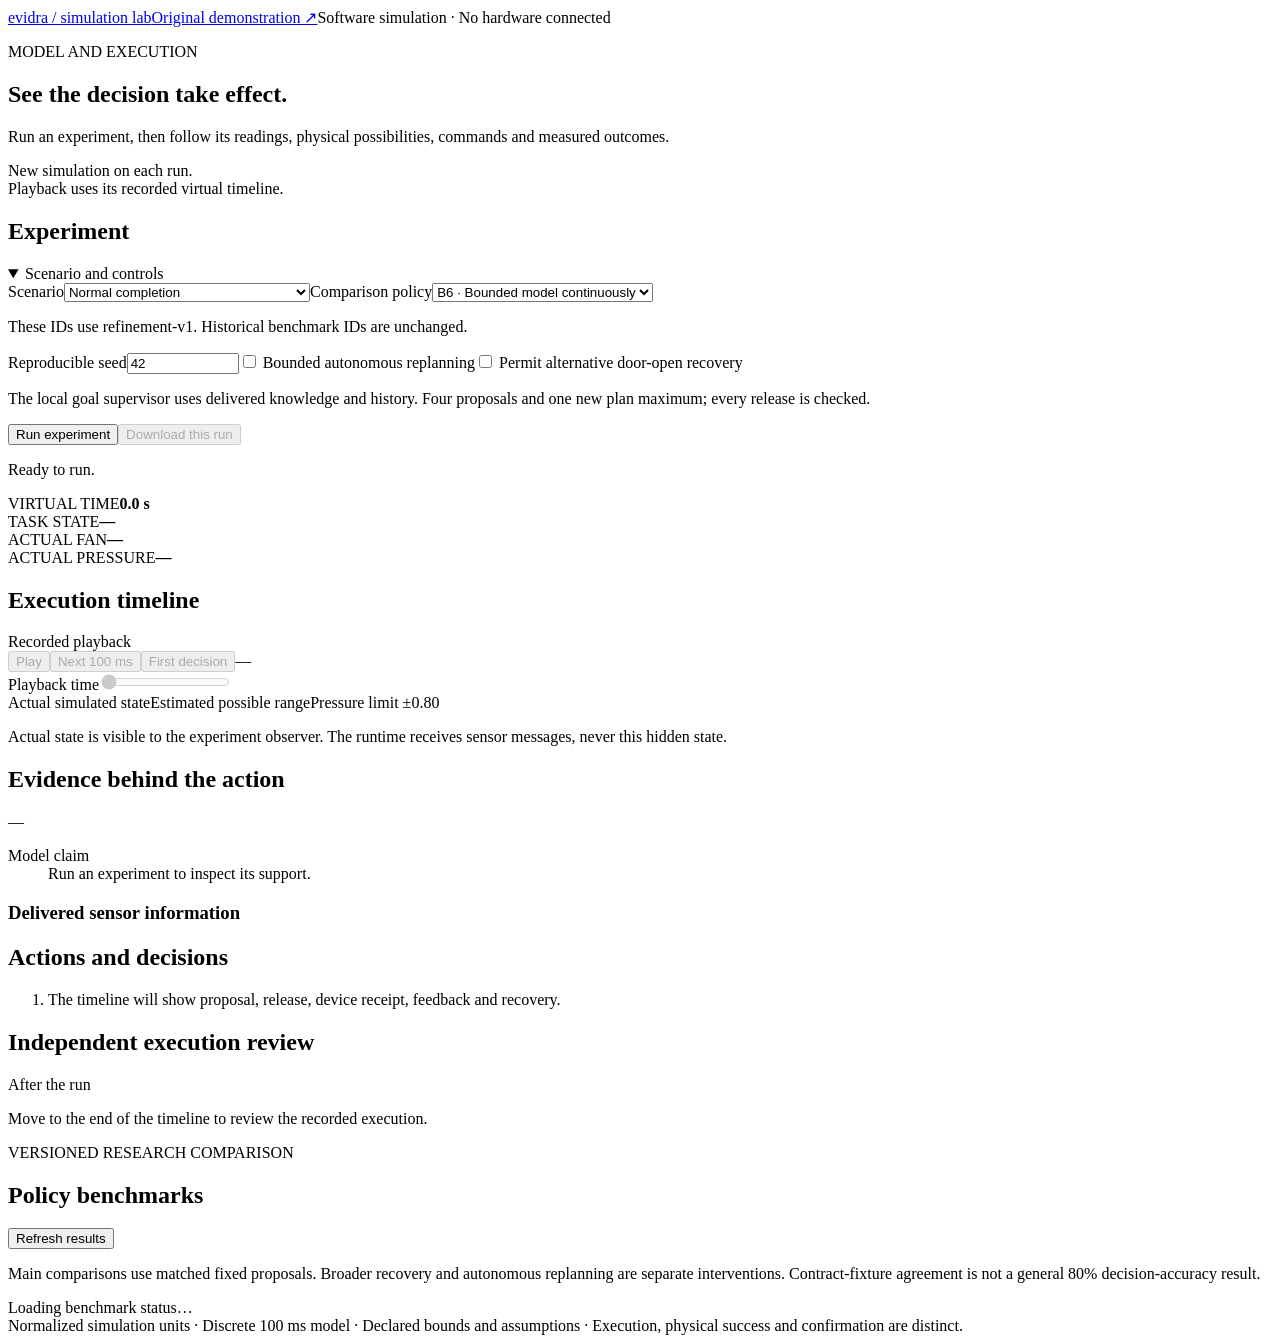
==== web/model.html @ 142ec84d "Add tests for physical claims and refinement policies; implement web model interface - Introduced a " ====
<!doctype html><html lang="en"><head><meta charset="utf-8"><meta name="viewport" content="width=device-width,initial-scale=1"><title>Evidra simulation lab</title><link rel="stylesheet" href="/model.css"></head><body>
<header><a href="/model" class="brand">evidra<span> / simulation lab</span></a><a href="/">Original demonstration ↗</a><span class="badge">Software simulation · No hardware connected</span></header>
<main><section class="intro"><div><p class="eyebrow">MODEL AND EXECUTION</p><h1>See the decision take effect.</h1><p>Run an experiment, then follow its readings, physical possibilities, commands and measured outcomes.</p></div><div class="intro-note">New simulation on each run.<br>Playback uses its recorded virtual timeline.</div></section>
<div id="error" role="alert" hidden></div>
<div class="workspace"><aside class="panel setup"><h2>Experiment</h2><details id="settings" open><summary>Scenario and controls</summary><label for="scenario">Scenario</label><select id="scenario"><option value="normal">Normal completion</option><option value="short-gap">Short pressure sensor gap</option><option value="recovery">Predicted pressure risk</option><option value="uncertain">Uncertainty near the limit</option><option value="lost-feedback">Physical success without confirmation</option><option value="delayed-command">Delayed command delivery</option><option value="delayed-reading">Delayed sensor readings</option><option value="hazard-recovery">Ventilation needs another recovery</option><option value="replanning">Open the door and replan</option></select><label for="policy">Comparison policy</label><select id="policy"><option value="B6">B6 · Bounded model continuously</option><option value="B5">B5 · Relevant fresh evidence</option><option value="B4">B4 · All channels fresh</option><option value="B3">B3 · Point model once</option><option value="B2">B2 · Fresh admission only</option><option value="B1">B1 · Static point predicates</option><option value="B0">B0 · Permission only</option></select><p class="small">These IDs use refinement-v1. Historical benchmark IDs are unchanged.</p><label for="seed">Reproducible seed</label><input id="seed" type="number" value="42" min="0" max="4294967295" step="1"><label class="check"><input type="checkbox" id="autonomous"> Bounded autonomous replanning</label><label class="check"><input type="checkbox" id="broader"> Permit alternative door-open recovery</label><p class="small">The local goal supervisor uses delivered knowledge and history. Four proposals and one new plan maximum; every release is checked.</p><button class="primary" id="run">Run experiment</button><button id="export" disabled>Download this run</button></details><p id="run-status" role="status" class="small">Ready to run.</p></aside>
<section class="results"><div class="stats"><article><span>VIRTUAL TIME</span><strong id="time">0.0 s</strong></article><article><span>TASK STATE</span><strong id="task">—</strong></article><article><span>ACTUAL FAN</span><strong id="fan">—</strong></article><article><span>ACTUAL PRESSURE</span><strong id="pressure">—</strong></article></div>
<section class="panel playback"><div class="section-title"><h2>Execution timeline</h2><span class="badge" id="mode-label">Recorded playback</span></div><div class="transport"><button id="play" disabled>Play</button><button id="step" disabled>Next 100 ms</button><button id="decision" disabled>First decision</button><span id="duration">—</span></div><label class="sr-only" for="timeline">Playback time</label><input id="timeline" type="range" min="0" max="80" value="0" step="1" disabled><div class="legend"><span class="actual">Actual simulated state</span><span class="estimate">Estimated possible range</span><span>Pressure limit ±0.80</span></div><div id="charts" class="charts"></div><p class="small">Actual state is visible to the experiment observer. The runtime receives sensor messages, never this hidden state.</p></section>
<div class="detail-grid"><section class="panel"><div class="section-title"><h2>Evidence behind the action</h2><span id="certificate-status" class="badge">—</span></div><dl id="certificate"><dt>Model claim</dt><dd>Run an experiment to inspect its support.</dd></dl><h3>Delivered sensor information</h3><div id="readings" class="readings"></div></section><section class="panel"><h2>Actions and decisions</h2><div id="instances"></div><ol id="events" class="event-list"><li>The timeline will show proposal, release, device receipt, feedback and recovery.</li></ol></section></div>
<section class="panel"><div class="section-title"><h2>Independent execution review</h2><span class="badge">After the run</span></div><p id="score-intro">Move to the end of the timeline to review the recorded execution.</p><div id="score" hidden></div></section></section></div>
<section class="panel benchmarks"><div class="section-title"><div><p class="eyebrow">VERSIONED RESEARCH COMPARISON</p><h2>Policy benchmarks</h2></div><button id="refresh-bench">Refresh results</button></div><p class="small">Main comparisons use matched fixed proposals. Broader recovery and autonomous replanning are separate interventions. Contract-fixture agreement is not a general 80% decision-accuracy result.</p><div id="benchmarks">Loading benchmark status…</div></section>
<footer>Normalized simulation units · Discrete 100 ms model · Declared bounds and assumptions · Execution, physical success and confirmation are distinct.</footer></main><script src="/model.js"></script></body></html>
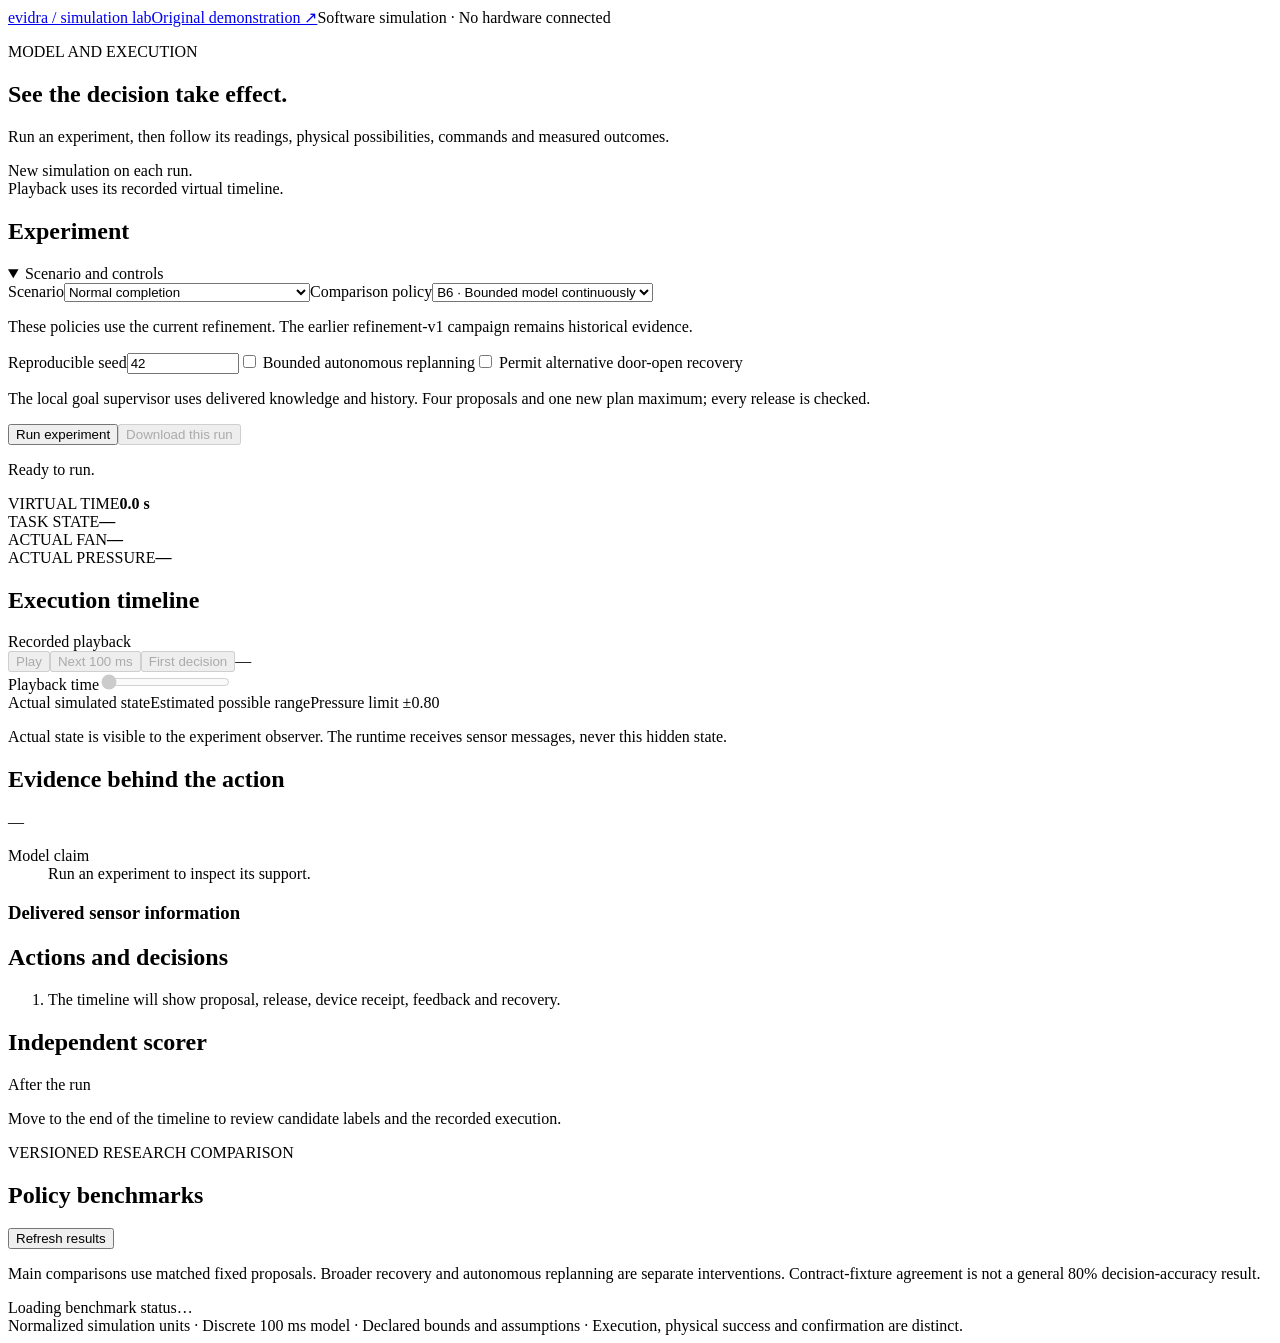
==== commit b577934c: "feat: Update refinement schema and metrics; add independent oracle benchmark protocol" ====
--- a/web/model.html
+++ b/web/model.html
@@ -2,10 +2,10 @@
 <header><a href="/model" class="brand">evidra<span> / simulation lab</span></a><a href="/">Original demonstration ↗</a><span class="badge">Software simulation · No hardware connected</span></header>
 <main><section class="intro"><div><p class="eyebrow">MODEL AND EXECUTION</p><h1>See the decision take effect.</h1><p>Run an experiment, then follow its readings, physical possibilities, commands and measured outcomes.</p></div><div class="intro-note">New simulation on each run.<br>Playback uses its recorded virtual timeline.</div></section>
 <div id="error" role="alert" hidden></div>
-<div class="workspace"><aside class="panel setup"><h2>Experiment</h2><details id="settings" open><summary>Scenario and controls</summary><label for="scenario">Scenario</label><select id="scenario"><option value="normal">Normal completion</option><option value="short-gap">Short pressure sensor gap</option><option value="recovery">Predicted pressure risk</option><option value="uncertain">Uncertainty near the limit</option><option value="lost-feedback">Physical success without confirmation</option><option value="delayed-command">Delayed command delivery</option><option value="delayed-reading">Delayed sensor readings</option><option value="hazard-recovery">Ventilation needs another recovery</option><option value="replanning">Open the door and replan</option></select><label for="policy">Comparison policy</label><select id="policy"><option value="B6">B6 · Bounded model continuously</option><option value="B5">B5 · Relevant fresh evidence</option><option value="B4">B4 · All channels fresh</option><option value="B3">B3 · Point model once</option><option value="B2">B2 · Fresh admission only</option><option value="B1">B1 · Static point predicates</option><option value="B0">B0 · Permission only</option></select><p class="small">These IDs use refinement-v1. Historical benchmark IDs are unchanged.</p><label for="seed">Reproducible seed</label><input id="seed" type="number" value="42" min="0" max="4294967295" step="1"><label class="check"><input type="checkbox" id="autonomous"> Bounded autonomous replanning</label><label class="check"><input type="checkbox" id="broader"> Permit alternative door-open recovery</label><p class="small">The local goal supervisor uses delivered knowledge and history. Four proposals and one new plan maximum; every release is checked.</p><button class="primary" id="run">Run experiment</button><button id="export" disabled>Download this run</button></details><p id="run-status" role="status" class="small">Ready to run.</p></aside>
+<div class="workspace"><aside class="panel setup"><h2>Experiment</h2><details id="settings" open><summary>Scenario and controls</summary><label for="scenario">Scenario</label><select id="scenario"><option value="normal">Normal completion</option><option value="short-gap">Short pressure sensor gap</option><option value="recovery">Predicted pressure risk</option><option value="uncertain">Uncertainty near the limit</option><option value="lost-feedback">Physical success without confirmation</option><option value="delayed-command">Delayed command delivery</option><option value="delayed-reading">Delayed sensor readings</option><option value="hazard-recovery">Ventilation needs another recovery</option><option value="replanning">Open the door and replan</option></select><label for="policy">Comparison policy</label><select id="policy"><option value="B6">B6 · Bounded model continuously</option><option value="B5">B5 · Relevant fresh evidence</option><option value="B4">B4 · All channels fresh</option><option value="B3">B3 · Point model once</option><option value="B2">B2 · Fresh admission only</option><option value="B1">B1 · Static point predicates</option><option value="B0">B0 · Permission only</option></select><p class="small">These policies use the current refinement. The earlier refinement-v1 campaign remains historical evidence.</p><label for="seed">Reproducible seed</label><input id="seed" type="number" value="42" min="0" max="4294967295" step="1"><label class="check"><input type="checkbox" id="autonomous"> Bounded autonomous replanning</label><label class="check"><input type="checkbox" id="broader"> Permit alternative door-open recovery</label><p class="small">The local goal supervisor uses delivered knowledge and history. Four proposals and one new plan maximum; every release is checked.</p><button class="primary" id="run">Run experiment</button><button id="export" disabled>Download this run</button></details><p id="run-status" role="status" class="small">Ready to run.</p></aside>
 <section class="results"><div class="stats"><article><span>VIRTUAL TIME</span><strong id="time">0.0 s</strong></article><article><span>TASK STATE</span><strong id="task">—</strong></article><article><span>ACTUAL FAN</span><strong id="fan">—</strong></article><article><span>ACTUAL PRESSURE</span><strong id="pressure">—</strong></article></div>
 <section class="panel playback"><div class="section-title"><h2>Execution timeline</h2><span class="badge" id="mode-label">Recorded playback</span></div><div class="transport"><button id="play" disabled>Play</button><button id="step" disabled>Next 100 ms</button><button id="decision" disabled>First decision</button><span id="duration">—</span></div><label class="sr-only" for="timeline">Playback time</label><input id="timeline" type="range" min="0" max="80" value="0" step="1" disabled><div class="legend"><span class="actual">Actual simulated state</span><span class="estimate">Estimated possible range</span><span>Pressure limit ±0.80</span></div><div id="charts" class="charts"></div><p class="small">Actual state is visible to the experiment observer. The runtime receives sensor messages, never this hidden state.</p></section>
 <div class="detail-grid"><section class="panel"><div class="section-title"><h2>Evidence behind the action</h2><span id="certificate-status" class="badge">—</span></div><dl id="certificate"><dt>Model claim</dt><dd>Run an experiment to inspect its support.</dd></dl><h3>Delivered sensor information</h3><div id="readings" class="readings"></div></section><section class="panel"><h2>Actions and decisions</h2><div id="instances"></div><ol id="events" class="event-list"><li>The timeline will show proposal, release, device receipt, feedback and recovery.</li></ol></section></div>
-<section class="panel"><div class="section-title"><h2>Independent execution review</h2><span class="badge">After the run</span></div><p id="score-intro">Move to the end of the timeline to review the recorded execution.</p><div id="score" hidden></div></section></section></div>
+<section class="panel"><div class="section-title"><h2>Independent scorer</h2><span class="badge">After the run</span></div><p id="score-intro">Move to the end of the timeline to review candidate labels and the recorded execution.</p><div id="score" hidden></div></section></section></div>
 <section class="panel benchmarks"><div class="section-title"><div><p class="eyebrow">VERSIONED RESEARCH COMPARISON</p><h2>Policy benchmarks</h2></div><button id="refresh-bench">Refresh results</button></div><p class="small">Main comparisons use matched fixed proposals. Broader recovery and autonomous replanning are separate interventions. Contract-fixture agreement is not a general 80% decision-accuracy result.</p><div id="benchmarks">Loading benchmark status…</div></section>
 <footer>Normalized simulation units · Discrete 100 ms model · Declared bounds and assumptions · Execution, physical success and confirmation are distinct.</footer></main><script src="/model.js"></script></body></html>
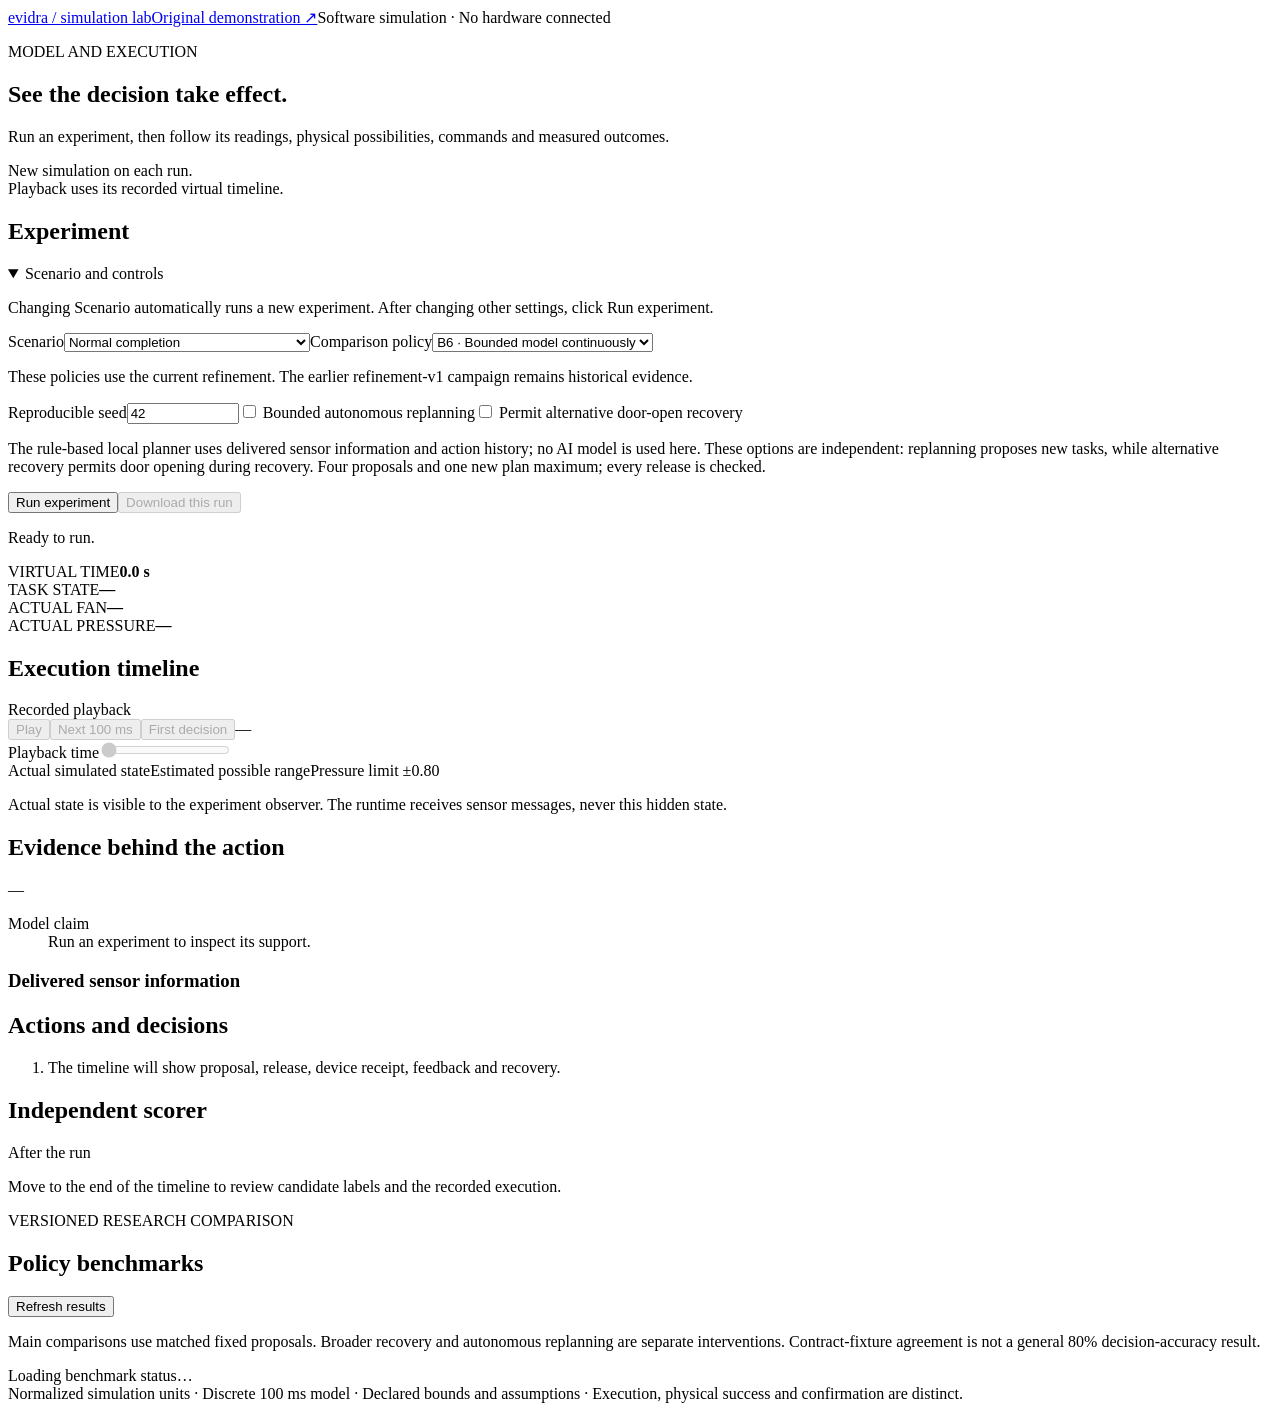
==== commit 6581f96f: "feat: Enhance experiment execution flow with automatic rerun capability and updated UI instructions" ====
--- a/web/model.html
+++ b/web/model.html
@@ -2,7 +2,7 @@
 <header><a href="/model" class="brand">evidra<span> / simulation lab</span></a><a href="/">Original demonstration ↗</a><span class="badge">Software simulation · No hardware connected</span></header>
 <main><section class="intro"><div><p class="eyebrow">MODEL AND EXECUTION</p><h1>See the decision take effect.</h1><p>Run an experiment, then follow its readings, physical possibilities, commands and measured outcomes.</p></div><div class="intro-note">New simulation on each run.<br>Playback uses its recorded virtual timeline.</div></section>
 <div id="error" role="alert" hidden></div>
-<div class="workspace"><aside class="panel setup"><h2>Experiment</h2><details id="settings" open><summary>Scenario and controls</summary><label for="scenario">Scenario</label><select id="scenario"><option value="normal">Normal completion</option><option value="short-gap">Short pressure sensor gap</option><option value="recovery">Predicted pressure risk</option><option value="uncertain">Uncertainty near the limit</option><option value="lost-feedback">Physical success without confirmation</option><option value="delayed-command">Delayed command delivery</option><option value="delayed-reading">Delayed sensor readings</option><option value="hazard-recovery">Ventilation needs another recovery</option><option value="replanning">Open the door and replan</option></select><label for="policy">Comparison policy</label><select id="policy"><option value="B6">B6 · Bounded model continuously</option><option value="B5">B5 · Relevant fresh evidence</option><option value="B4">B4 · All channels fresh</option><option value="B3">B3 · Point model once</option><option value="B2">B2 · Fresh admission only</option><option value="B1">B1 · Static point predicates</option><option value="B0">B0 · Permission only</option></select><p class="small">These policies use the current refinement. The earlier refinement-v1 campaign remains historical evidence.</p><label for="seed">Reproducible seed</label><input id="seed" type="number" value="42" min="0" max="4294967295" step="1"><label class="check"><input type="checkbox" id="autonomous"> Bounded autonomous replanning</label><label class="check"><input type="checkbox" id="broader"> Permit alternative door-open recovery</label><p class="small">The local goal supervisor uses delivered knowledge and history. Four proposals and one new plan maximum; every release is checked.</p><button class="primary" id="run">Run experiment</button><button id="export" disabled>Download this run</button></details><p id="run-status" role="status" class="small">Ready to run.</p></aside>
+<div class="workspace"><aside class="panel setup"><h2>Experiment</h2><details id="settings" open><summary>Scenario and controls</summary><p class="small">Changing Scenario automatically runs a new experiment. After changing other settings, click Run experiment.</p><label for="scenario">Scenario</label><select id="scenario"><option value="normal">Normal completion</option><option value="short-gap">Short pressure sensor gap</option><option value="recovery">Predicted pressure risk</option><option value="uncertain">Uncertainty near the limit</option><option value="lost-feedback">Physical success without confirmation</option><option value="delayed-command">Delayed command delivery</option><option value="delayed-reading">Delayed sensor readings</option><option value="hazard-recovery">Ventilation needs another recovery</option><option value="replanning">Open the door and replan</option></select><label for="policy">Comparison policy</label><select id="policy"><option value="B6">B6 · Bounded model continuously</option><option value="B5">B5 · Relevant fresh evidence</option><option value="B4">B4 · All channels fresh</option><option value="B3">B3 · Point model once</option><option value="B2">B2 · Fresh admission only</option><option value="B1">B1 · Static point predicates</option><option value="B0">B0 · Permission only</option></select><p class="small">These policies use the current refinement. The earlier refinement-v1 campaign remains historical evidence.</p><label for="seed">Reproducible seed</label><input id="seed" type="number" value="42" min="0" max="4294967295" step="1"><label class="check"><input type="checkbox" id="autonomous"> Bounded autonomous replanning</label><label class="check"><input type="checkbox" id="broader"> Permit alternative door-open recovery</label><p class="small">The rule-based local planner uses delivered sensor information and action history; no AI model is used here. These options are independent: replanning proposes new tasks, while alternative recovery permits door opening during recovery. Four proposals and one new plan maximum; every release is checked.</p><button class="primary" id="run">Run experiment</button><button id="export" disabled>Download this run</button></details><p id="run-status" role="status" class="small">Ready to run.</p></aside>
 <section class="results"><div class="stats"><article><span>VIRTUAL TIME</span><strong id="time">0.0 s</strong></article><article><span>TASK STATE</span><strong id="task">—</strong></article><article><span>ACTUAL FAN</span><strong id="fan">—</strong></article><article><span>ACTUAL PRESSURE</span><strong id="pressure">—</strong></article></div>
 <section class="panel playback"><div class="section-title"><h2>Execution timeline</h2><span class="badge" id="mode-label">Recorded playback</span></div><div class="transport"><button id="play" disabled>Play</button><button id="step" disabled>Next 100 ms</button><button id="decision" disabled>First decision</button><span id="duration">—</span></div><label class="sr-only" for="timeline">Playback time</label><input id="timeline" type="range" min="0" max="80" value="0" step="1" disabled><div class="legend"><span class="actual">Actual simulated state</span><span class="estimate">Estimated possible range</span><span>Pressure limit ±0.80</span></div><div id="charts" class="charts"></div><p class="small">Actual state is visible to the experiment observer. The runtime receives sensor messages, never this hidden state.</p></section>
 <div class="detail-grid"><section class="panel"><div class="section-title"><h2>Evidence behind the action</h2><span id="certificate-status" class="badge">—</span></div><dl id="certificate"><dt>Model claim</dt><dd>Run an experiment to inspect its support.</dd></dl><h3>Delivered sensor information</h3><div id="readings" class="readings"></div></section><section class="panel"><h2>Actions and decisions</h2><div id="instances"></div><ol id="events" class="event-list"><li>The timeline will show proposal, release, device receipt, feedback and recovery.</li></ol></section></div>
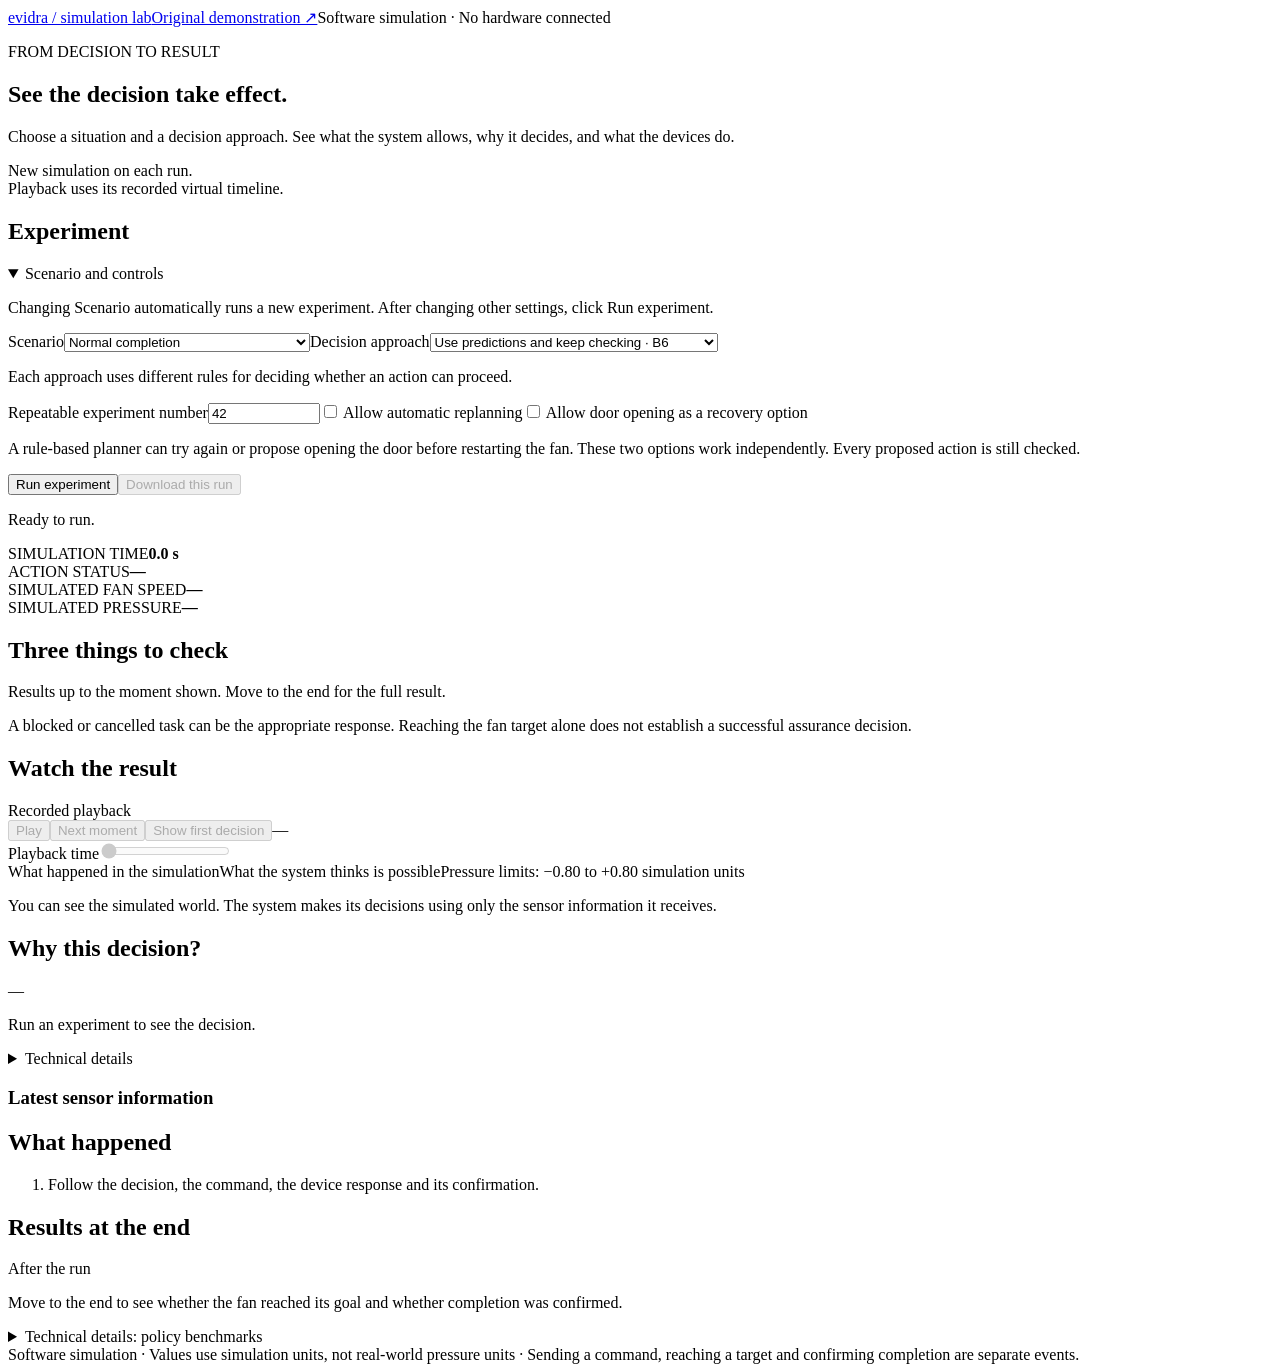
==== commit 87565075: "feat: Revise UI text and enhance outcome rendering for simulation results" ====
--- a/web/model.html
+++ b/web/model.html
@@ -1,11 +1,11 @@
 <!doctype html><html lang="en"><head><meta charset="utf-8"><meta name="viewport" content="width=device-width,initial-scale=1"><title>Evidra simulation lab</title><link rel="stylesheet" href="/model.css"></head><body>
 <header><a href="/model" class="brand">evidra<span> / simulation lab</span></a><a href="/">Original demonstration ↗</a><span class="badge">Software simulation · No hardware connected</span></header>
-<main><section class="intro"><div><p class="eyebrow">MODEL AND EXECUTION</p><h1>See the decision take effect.</h1><p>Run an experiment, then follow its readings, physical possibilities, commands and measured outcomes.</p></div><div class="intro-note">New simulation on each run.<br>Playback uses its recorded virtual timeline.</div></section>
+<main><section class="intro"><div><p class="eyebrow">FROM DECISION TO RESULT</p><h1>See the decision take effect.</h1><p>Choose a situation and a decision approach. See what the system allows, why it decides, and what the devices do.</p></div><div class="intro-note">New simulation on each run.<br>Playback uses its recorded virtual timeline.</div></section>
 <div id="error" role="alert" hidden></div>
-<div class="workspace"><aside class="panel setup"><h2>Experiment</h2><details id="settings" open><summary>Scenario and controls</summary><p class="small">Changing Scenario automatically runs a new experiment. After changing other settings, click Run experiment.</p><label for="scenario">Scenario</label><select id="scenario"><option value="normal">Normal completion</option><option value="short-gap">Short pressure sensor gap</option><option value="recovery">Predicted pressure risk</option><option value="uncertain">Uncertainty near the limit</option><option value="lost-feedback">Physical success without confirmation</option><option value="delayed-command">Delayed command delivery</option><option value="delayed-reading">Delayed sensor readings</option><option value="hazard-recovery">Ventilation needs another recovery</option><option value="replanning">Open the door and replan</option></select><label for="policy">Comparison policy</label><select id="policy"><option value="B6">B6 · Bounded model continuously</option><option value="B5">B5 · Relevant fresh evidence</option><option value="B4">B4 · All channels fresh</option><option value="B3">B3 · Point model once</option><option value="B2">B2 · Fresh admission only</option><option value="B1">B1 · Static point predicates</option><option value="B0">B0 · Permission only</option></select><p class="small">These policies use the current refinement. The earlier refinement-v1 campaign remains historical evidence.</p><label for="seed">Reproducible seed</label><input id="seed" type="number" value="42" min="0" max="4294967295" step="1"><label class="check"><input type="checkbox" id="autonomous"> Bounded autonomous replanning</label><label class="check"><input type="checkbox" id="broader"> Permit alternative door-open recovery</label><p class="small">The rule-based local planner uses delivered sensor information and action history; no AI model is used here. These options are independent: replanning proposes new tasks, while alternative recovery permits door opening during recovery. Four proposals and one new plan maximum; every release is checked.</p><button class="primary" id="run">Run experiment</button><button id="export" disabled>Download this run</button></details><p id="run-status" role="status" class="small">Ready to run.</p></aside>
-<section class="results"><div class="stats"><article><span>VIRTUAL TIME</span><strong id="time">0.0 s</strong></article><article><span>TASK STATE</span><strong id="task">—</strong></article><article><span>ACTUAL FAN</span><strong id="fan">—</strong></article><article><span>ACTUAL PRESSURE</span><strong id="pressure">—</strong></article></div>
-<section class="panel playback"><div class="section-title"><h2>Execution timeline</h2><span class="badge" id="mode-label">Recorded playback</span></div><div class="transport"><button id="play" disabled>Play</button><button id="step" disabled>Next 100 ms</button><button id="decision" disabled>First decision</button><span id="duration">—</span></div><label class="sr-only" for="timeline">Playback time</label><input id="timeline" type="range" min="0" max="80" value="0" step="1" disabled><div class="legend"><span class="actual">Actual simulated state</span><span class="estimate">Estimated possible range</span><span>Pressure limit ±0.80</span></div><div id="charts" class="charts"></div><p class="small">Actual state is visible to the experiment observer. The runtime receives sensor messages, never this hidden state.</p></section>
-<div class="detail-grid"><section class="panel"><div class="section-title"><h2>Evidence behind the action</h2><span id="certificate-status" class="badge">—</span></div><dl id="certificate"><dt>Model claim</dt><dd>Run an experiment to inspect its support.</dd></dl><h3>Delivered sensor information</h3><div id="readings" class="readings"></div></section><section class="panel"><h2>Actions and decisions</h2><div id="instances"></div><ol id="events" class="event-list"><li>The timeline will show proposal, release, device receipt, feedback and recovery.</li></ol></section></div>
-<section class="panel"><div class="section-title"><h2>Independent scorer</h2><span class="badge">After the run</span></div><p id="score-intro">Move to the end of the timeline to review candidate labels and the recorded execution.</p><div id="score" hidden></div></section></section></div>
-<section class="panel benchmarks"><div class="section-title"><div><p class="eyebrow">VERSIONED RESEARCH COMPARISON</p><h2>Policy benchmarks</h2></div><button id="refresh-bench">Refresh results</button></div><p class="small">Main comparisons use matched fixed proposals. Broader recovery and autonomous replanning are separate interventions. Contract-fixture agreement is not a general 80% decision-accuracy result.</p><div id="benchmarks">Loading benchmark status…</div></section>
-<footer>Normalized simulation units · Discrete 100 ms model · Declared bounds and assumptions · Execution, physical success and confirmation are distinct.</footer></main><script src="/model.js"></script></body></html>
+<div class="workspace"><aside class="panel setup"><h2>Experiment</h2><details id="settings" open><summary>Scenario and controls</summary><p class="small">Changing Scenario automatically runs a new experiment. After changing other settings, click Run experiment.</p><label for="scenario">Scenario</label><select id="scenario"><option value="normal">Normal completion</option><option value="short-gap">Short pressure sensor gap</option><option value="recovery">Predicted pressure risk</option><option value="uncertain">Uncertainty near the limit</option><option value="lost-feedback">Physical success without confirmation</option><option value="delayed-command">Delayed command delivery</option><option value="delayed-reading">Delayed sensor readings</option><option value="hazard-recovery">Ventilation needs another recovery</option><option value="replanning">Open the door and replan</option></select><label for="policy">Decision approach</label><select id="policy"><option value="B6">Use predictions and keep checking · B6</option><option value="B5">Require up-to-date relevant readings · B5</option><option value="B4">Require all readings to be up to date · B4</option><option value="B3">Check a single prediction before starting · B3</option><option value="B2">Check fresh readings before starting · B2</option><option value="B1">Check values without checking their age · B1</option><option value="B0">Check permission only · B0</option></select><p class="small">Each approach uses different rules for deciding whether an action can proceed.</p><label for="seed">Repeatable experiment number</label><input id="seed" type="number" value="42" min="0" max="4294967295" step="1"><label class="check"><input type="checkbox" id="autonomous"> Allow automatic replanning</label><label class="check"><input type="checkbox" id="broader"> Allow door opening as a recovery option</label><p class="small">A rule-based planner can try again or propose opening the door before restarting the fan. These two options work independently. Every proposed action is still checked.</p><button class="primary" id="run">Run experiment</button><button id="export" disabled>Download this run</button></details><p id="run-status" role="status" class="small">Ready to run.</p></aside>
+<section class="results"><div class="stats"><article><span>SIMULATION TIME</span><strong id="time">0.0 s</strong></article><article><span>ACTION STATUS</span><strong id="task">—</strong></article><article><span>SIMULATED FAN SPEED</span><strong id="fan">—</strong></article><article><span>SIMULATED PRESSURE</span><strong id="pressure">—</strong></article></div>
+<section class="panel outcome-panel" aria-labelledby="outcome-title"><h2 id="outcome-title">Three things to check</h2><p id="outcome-context" class="small">Results up to the moment shown. Move to the end for the full result.</p><div id="outcomes" class="outcomes" aria-live="polite"></div><p class="small">A blocked or cancelled task can be the appropriate response. Reaching the fan target alone does not establish a successful assurance decision.</p></section><section class="panel playback"><div class="section-title"><h2>Watch the result</h2><span class="badge" id="mode-label">Recorded playback</span></div><div class="transport"><button id="play" disabled>Play</button><button id="step" disabled>Next moment</button><button id="decision" disabled>Show first decision</button><span id="duration">—</span></div><label class="sr-only" for="timeline">Playback time</label><input id="timeline" type="range" min="0" max="80" value="0" step="1" disabled><div class="legend"><span class="actual">What happened in the simulation</span><span class="estimate">What the system thinks is possible</span><span>Pressure limits: −0.80 to +0.80 simulation units</span></div><div id="charts" class="charts"></div><p class="small">You can see the simulated world. The system makes its decisions using only the sensor information it receives.</p></section>
+<div class="detail-grid"><section class="panel"><div class="section-title"><h2>Why this decision?</h2><span id="certificate-status" class="badge">—</span></div><p id="decision-summary" role="status">Run an experiment to see the decision.</p><details><summary>Technical details</summary><dl id="certificate"><dt>Model claim</dt><dd>Run an experiment to inspect its support.</dd></dl></details><h3>Latest sensor information</h3><div id="readings" class="readings"></div></section><section class="panel"><h2>What happened</h2><div id="instances"></div><ol id="events" class="event-list"><li>Follow the decision, the command, the device response and its confirmation.</li></ol></section></div>
+<section class="panel"><div class="section-title"><h2>Results at the end</h2><span class="badge">After the run</span></div><p id="score-intro">Move to the end to see whether the fan reached its goal and whether completion was confirmed.</p><div id="score" hidden></div></section></section></div>
+<details class="panel benchmarks"><summary>Technical details: policy benchmarks</summary><div class="section-title"><div><p class="eyebrow">VERSIONED RESEARCH COMPARISON</p><h2>Policy benchmarks</h2></div><button id="refresh-bench">Refresh results</button></div><p class="small">Main comparisons use matched fixed proposals. Broader recovery and autonomous replanning are separate interventions. Contract-fixture agreement is not a general 80% decision-accuracy result.</p><div id="benchmarks">Loading benchmark status…</div></details>
+<footer>Software simulation · Values use simulation units, not real-world pressure units · Sending a command, reaching a target and confirming completion are separate events.</footer></main><script src="/model.js"></script></body></html>
